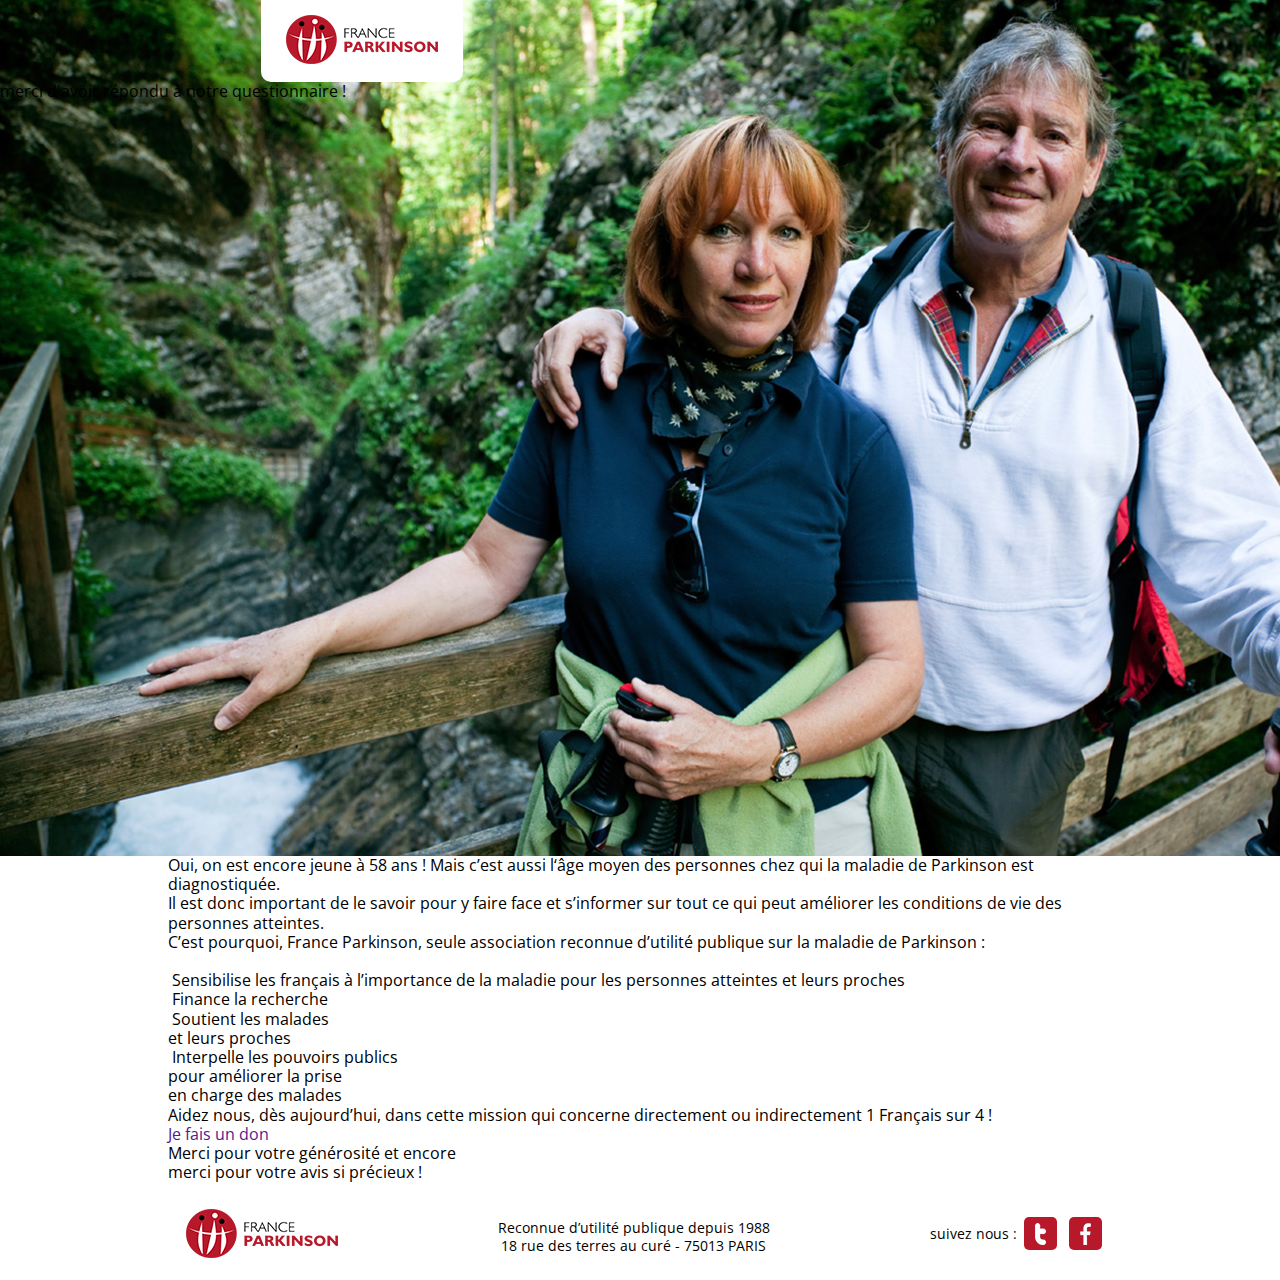
==== merci.html @ 0544d15b "Added files via upload" ====
<!DOCTYPE html>
<html lang="fr">
<!--[if lt IE 7 ]><html class="ie lt-ie7" lang="fr"><![endif]-->
<!--[if lt IE 8 ]><html class="ie lt-ie8" lang="fr"><![endif]-->
<!--[if lt IE 9 ]><html class="ie lt-ie9" lang="fr"><![endif]-->
<head>
    <meta charset="utf-8">
    <title>France Parkinson</title>
    <meta name="description" content="">
    <meta name="keywords" content="" />
	<meta name="viewport" content="width=device-width, initial-scale=1">
    <link href="css/style.css" type="text/css" rel="stylesheet" media="screen">
    <link href='https://fonts.googleapis.com/css?family=Open+Sans:400,700,600,300,800' rel='stylesheet' type='text/css'>
    <link href='https://fonts.googleapis.com/css?family=Titillium+Web:400,300,300italic,400italic,600,600italic,700italic,700,900,200,200italic' rel='stylesheet' type='text/css'>
    <!--[if lt IE 9]>
    	<script type="text/javascript" src="js/css3-mediaqueries.js"></script>
    <![endif]-->
</head>

<body>


<section id="main">
	<header id="header" class="page-center main-container">
		<p class="container-logo"><i class="logo-france-parkinson">France Parkinson</i></p>
	</header>
	<div class="box-thanks">
		<h1 class="title">
			<span>merci</span>
			d'avoir répondu à notre questionnaire !
		</h1>
	</div>
</section>

<section id="bottom" class="page-center main-container">
	<p class="txt default bold">
		Oui, on est encore jeune à 58 ans ! Mais c’est aussi l‘âge moyen des personnes chez qui la maladie de Parkinson est diagnostiquée.
	</p>
	<p class="txt default">
		Il est donc important de le savoir pour y faire face et s’informer sur tout ce qui peut améliorer les conditions de vie des personnes atteintes.
	</p>
	<p class="txt default">
		C’est pourquoi, France Parkinson, seule association reconnue d’utilité publique sur la maladie de Parkinson :
	</p>
 	<div class="box-association page-center">
		<div class="row">
			<p class="cell">
				<i class="picto-info"></i>
				<span class="title">Sensibilise</span>
				les français à l’importance de la maladie pour les personnes atteintes et leurs proches
			</p>
			<p class="cell">
				<i class="picto-euro"></i>
				<span class="title">Finance</span>
				la recherche
			</p>
		</div>
		<div class="row">
			<p class="cell">
				<i class="picto-heart"></i>
				<span class="title">Soutient</span>
				les malades<br />
				et leurs proches
			</p>
			<p class="cell">
				<i class="picto-stop"></i>
				<span class="title">Interpelle</span>
				les pouvoirs publics<br />
				pour améliorer la prise<br />
				en charge des malades
			</p>
		</div>
	</div>
	<p class="txt help">
		Aidez nous, dès aujourd’hui, dans cette mission qui concerne directement ou indirectement 1 Français sur 4 !
	</p>
	<a href="" class="bt-don">Je fais un don</a>
	<p class="txt thanks">
		Merci pour votre générosité et encore<br />
		merci pour votre avis si précieux !
	</p>
</section>	

<footer id="footer">
	<div class="page-center main-container">
		<p class="container-logo"><i class="logo-france-parkinson">France Parkinson</i></p>
		<p class="box-follow">
			<span class="txt">suivez nous :</span>
			<a href="" class="bt-share"><i class="picto-twitter"></i></a>
			<a href="" class="bt-share"><i class="picto-facebook"></i></a>
		</p>
		<p class="txt center">
			Reconnue d’utilité publique depuis 1988<br />
			18 rue des terres au curé - 75013 PARIS
		</p>
	</div>
</footer>


</body>
</html>
---- css/style.css ----
@charset "UTF-8";
/*---------------------------------------------------------------------------------------------------*/
/*-_-_-_-_-_-_- typography -_-_-_-_-_-_- */
/*---------------------------------------------------------------------------------------------------*/
/*---------------------------------------------------------------------------------------------------*/
/*-_-_-_-_-_-_- colors -_-_-_-_-_-_- */
/*---------------------------------------------------------------------------------------------------*/
/*---------------------------------------------------------------------------------------------------*/
/*-_-_-_-_-_-_- spaces and width-_-_-_-_-_-_- */
/*---------------------------------------------------------------------------------------------------*/
/*---------------------------------------------------------------------------------------------------*/
/*-_-_-_-_-_-_- media queries -_-_-_-_-_-_- */
/*---------------------------------------------------------------------------------------------------*/
/*---------------------------------------------------------------------------------------------------*/
/*-_-_-_-_-_-_- usefuls class -_-_-_-_-_-_- */
/*---------------------------------------------------------------------------------------------------*/
/*-------------------------------------------------------- */
/*-------------------------------------------------------- */
/*-------------------------------------------------------- */
/*-------------------------------------------------------- */
/*-------------------------------------------------------- */
/* exemple :
@include font02 (30, $MontserratRegFontFamily);
*/
/*---------------------------------------------------------------------------------------------------*/
/*-_-_-_-_-_-_- pictos (mixin ├á cause du probl├¿me avec extend ├á l'int├®rieur des media queries) -_-_-_-_-_-_- */
/*---------------------------------------------------------------------------------------------------*/
/*---------------------------------------------------------------------------------------------------*/
/*-_-_-_-_-_-_- boutons -_-_-_-_-_-_- */
/*---------------------------------------------------------------------------------------------------*/
/* exemple
@include btn-rounded(14px 10px, 5px, 14, $grayDark02);
*/
/*---------------------------------------------------------------------------------------------------*/
/*-_-_-_-_-_-_- triangle -_-_-_-_-_-_- */
/*---------------------------------------------------------------------------------------------------*/
/*---------------------------------------------------------------------------------------------------*/
/*-_-_-_-_-_-_- media queries -_-_-_-_-_-_- */
/*---------------------------------------------------------------------------------------------------*/
/* line 5, ../sass/base/_reset.scss */
html, body, div, span, applet, object, iframe,
h1, h2, h3, h4, h5, h6, p, blockquote, pre,
a, abbr, acronym, address, big, cite, code,
del, dfn, em, img, ins, kbd, q, s, samp,
small, strike, strong, sub, sup, tt, var,
b, u, i, center,
dl, dt, dd, ol, ul, li,
fieldset, form, label, legend,
table, caption, tbody, tfoot, thead, tr, th, td,
article, aside, canvas, details, embed,
figure, figcaption, footer, header, hgroup,
menu, nav, output, ruby, section, summary,
time, mark, audio, video {
  margin: 0;
  padding: 0;
  border: 0;
  font-size: 100%;
  font: inherit;
  vertical-align: baseline;
  -moz-box-sizing: border-box;
  -webkit-box-sizing: border-box;
  box-sizing: border-box;
}

/* line 26, ../sass/base/_reset.scss */
strong, b {
  font-weight: bold;
}

/* line 29, ../sass/base/_reset.scss */
a {
  text-decoration: none;
}

/* line 32, ../sass/base/_reset.scss */
ul, ol {
  list-style-type: none;
}

/* line 35, ../sass/base/_reset.scss */
table {
  border: 0;
  border-spacing: 0;
  empty-cells: show;
  border-collapse: 0;
}

/* line 41, ../sass/base/_reset.scss */
th, td {
  text-align: left;
  font-weight: normal;
}

/* line 45, ../sass/base/_reset.scss */
html {
  font-size: 100%;
  -webkit-text-size-adjust: 100%;
  -ms-text-size-adjust: 100%;
}

/* line 50, ../sass/base/_reset.scss */
body {
  font-size: 16px;
  line-height: 1;
  font-family: Arial, Verdana, Helvetica, sans-serif;
}

/* line 55, ../sass/base/_reset.scss */
html,
button,
input,
select,
textarea {
  font-family: sans-serif;
}

/* line 62, ../sass/base/_reset.scss */
article,
aside,
details,
figcaption,
figure,
footer,
header,
hgroup,
main,
nav,
section,
summary {
  display: block;
}

/* line 76, ../sass/base/_reset.scss */
h1, h2, h3, h4, h5 {
  font-weight: normal;
}

/* line 79, ../sass/base/_reset.scss */
img {
  max-width: 100%;
  height: auto;
}

/* line 83, ../sass/base/_reset.scss */
button,
input,
select,
textarea {
  font-size: 100%;
  border: 0;
  vertical-align: baseline;
  *vertical-align: middle;
}

/* line 92, ../sass/base/_reset.scss */
button,
input {
  line-height: normal;
}

/* line 96, ../sass/base/_reset.scss */
button,
select {
  text-transform: none;
}

/* line 100, ../sass/base/_reset.scss */
input[type="text"],
input[type="password"],
input[type="number"] {
  -webkit-appearance: textfield;
  -moz-appearance: textfield;
  border-radius: 0;
}

/* input[type="number"] {
     -webkit-appearance: textfield;
     -moz-appearance:textfield;
} */
/* line 111, ../sass/base/_reset.scss */
input::-webkit-outer-spin-button,
input::-webkit-inner-spin-button {
  -webkit-appearance: none;
  margin: 0;
  /* <-- Apparently some margin are still there even though it's hidden */
}

/* line 116, ../sass/base/_reset.scss */
button,
html input[type="button"],
input[type="reset"],
input[type="submit"] {
  -webkit-appearance: button;
  cursor: pointer;
  *overflow: visible;
}

/* line 124, ../sass/base/_reset.scss */
button[disabled],
html input[disabled] {
  cursor: default;
}

/* line 128, ../sass/base/_reset.scss */
input[type="checkbox"],
input[type="radio"] {
  -moz-box-sizing: border-box;
  -webkit-box-sizing: border-box;
  box-sizing: border-box;
  padding: 0;
  margin: 0;
  *height: 13px;
  *width: 13px;
}

/* line 138, ../sass/base/_reset.scss */
input[type="search"] {
  -webkit-appearance: textfield;
  -moz-appearance: textfield;
  -moz-box-sizing: content-box;
  -webkit-box-sizing: content-box;
  box-sizing: content-box;
}

/* line 145, ../sass/base/_reset.scss */
textarea {
  overflow: auto;
  vertical-align: top;
  resize: vertical;
}

/* line 150, ../sass/base/_reset.scss */
fieldset {
  border: 0;
  margin: 0;
  padding: 0;
}

/*---------------------------------------------------------------------------------------------------*/
/*-_-_-_-_-_-_- styles desktop  -_-_-_-_-_-_- */
/*---------------------------------------------------------------------------------------------------*/
@media screen and (desktop: 0) {
  /* line 163, ../sass/base/_reset.scss */
  a:hover {
    text-decoration: underline;
  }
}
/*---------------------------------------------------------------------------------------------------*/
/*-_-_-_-_-_-_- styles mobile -_-_-_-_-_-_- */
/*---------------------------------------------------------------------------------------------------*/
/*-_-_-_-_-_-_- classes utiles -_-_-_-_-_-_- */
/* line 6, ../sass/common/_general.scss */
.float-left {
  float: left;
}

/* line 7, ../sass/common/_general.scss */
.float-right {
  float: right;
}

/* line 8, ../sass/common/_general.scss */
.hidden {
  overflow: hidden;
  height: 0;
}

/* line 9, ../sass/common/_general.scss */
.text-center {
  text-align: center;
}

/* line 10, ../sass/common/_general.scss */
.text-underline {
  text-decoration: underline;
}
/* line 12, ../sass/common/_general.scss */
.text-underline:hover {
  text-decoration: none;
}

/* line 15, ../sass/common/_general.scss */
.bt-next:hover .arrow-white-01, #footer .box-follow .bt-share:hover i, #main .bt:hover, #form .bt-submit {
  -moz-transition: all 0.3s ease 0s;
  -o-transition: all 0.3s ease 0s;
  -webkit-transition: all 0.3s ease;
  -webkit-transition-delay: 0s;
  transition: all 0.3s ease 0s;
}

/* line 16, ../sass/common/_general.scss */
.logo-france-parkinson {
  text-indent: -9999px;
  overflow: hidden;
}

/* line 19, ../sass/common/_general.scss */
.page-center {
  margin: 0 auto;
  text-align: left;
  position: relative;
}
/* line 17, ../sass/helpers/_mixins.scss */
.page-center:before, .page-center:after {
  content: "";
  display: table;
}
/* line 22, ../sass/helpers/_mixins.scss */
.page-center:after {
  clear: both;
}
/* line 27, ../sass/helpers/_mixins.scss */
.page-center {
  zoom: 1;
}

/* line 21, ../sass/common/_general.scss */
.bt-next {
  width: 60px;
  height: 60px;
  line-height: 60px;
  display: block;
  margin: 0 auto;
  -moz-border-radius: 60px;
  -webkit-border-radius: 60px;
  border-radius: 60px;
  text-align: center;
  background: #b7182a;
}
/* line 23, ../sass/common/_general.scss */
.bt-next:hover .arrow-white-01 {
  -moz-transform: rotate(360deg);
  -ms-transform: rotate(360deg);
  -webkit-transform: rotate(360deg);
  transform: rotate(360deg);
}

/* line 30, ../sass/common/_general.scss */
.form-line:not(.error) .error-msg {
  display: none;
}
/* line 31, ../sass/common/_general.scss */
.form-line.error .error-msg {
  display: block;
  font-size: 12px;
  line-height: 14.4px;
  font-size: 0.75rem;
  line-height: 0.9rem;
  padding-top: 4px;
}

/* line 35, ../sass/common/_general.scss */
.default-select,
.form-select {
  display: inline-block;
  vertical-align: middle;
  *vertical-align: auto;
  *zoom: 1;
  *display: inline;
  position: relative;
  background: #fff;
}
/* line 38, ../sass/common/_general.scss */
.default-select::after,
.form-select::after {
  content: "";
  display: inline-block;
  top: 50%;
  right: 17px;
  bottom: auto;
  left: auto;
  z-index: 1;
  position: absolute;
  margin-top: -4px;
}
/* line 39, ../sass/common/_general.scss */
.default-select select,
.form-select select {
  -moz-appearance: none;
  -webkit-appearance: none;
  position: relative;
  z-index: 2;
  background: none;
  display: block;
  width: 100%;
}
/* line 41, ../sass/common/_general.scss */
.default-select select::-ms-expand,
.form-select select::-ms-expand {
  display: none;
}

/* line 44, ../sass/common/_general.scss */
.default-select {
  height: 40px;
  width: 232px;
  border: 1px solid #cccccc;
  -moz-border-radius: 10px;
  -webkit-border-radius: 10px;
  border-radius: 10px;
}
/* line 46, ../sass/common/_general.scss */
.default-select::after {
  width: 0;
  height: 0;
  border-left: 9px solid transparent;
  border-right: 9px solid transparent;
  border-bottom: 9px solid transparent;
  border-top: 9px solid #b7182a;
}
/* line 47, ../sass/common/_general.scss */
.default-select select {
  font-size: 16px;
  line-height: 40px;
  font-size: 1rem;
  line-height: 2.5rem;
  padding-left: 14px;
  height: 40px;
}

/* line 49, ../sass/common/_general.scss */
.form-select {
  height: 30px;
  width: 300px;
  -moz-border-radius: 5px;
  -webkit-border-radius: 5px;
  border-radius: 5px;
}
/* line 51, ../sass/common/_general.scss */
.form-select::after {
  width: 0;
  height: 0;
  border-left: 9px solid transparent;
  border-right: 9px solid transparent;
  border-bottom: 9px solid transparent;
  border-top: 9px solid #000;
}
/* line 52, ../sass/common/_general.scss */
.form-select select {
  border: 0;
  font-size: 16px;
  line-height: 30px;
  font-size: 1rem;
  line-height: 1.875rem;
  height: 30px;
  padding-left: 8px;
  color: #404040;
  font-family: "Open Sans", Arial, Verdana, Helvetica, sans-serif;
}

/* line 55, ../sass/common/_general.scss */
input[type="text"].input-txt,
input[type="email"].input-txt {
  font-size: 16px;
  line-height: 30px;
  font-size: 1rem;
  line-height: 1.875rem;
  height: 30px;
  width: 300px;
  border: 0;
  padding-left: 8px;
  color: #404040;
  font-family: "Open Sans", Arial, Verdana, Helvetica, sans-serif;
  -moz-border-radius: 5px;
  -webkit-border-radius: 5px;
  border-radius: 5px;
  padding-right: 8px;
  -moz-box-sizing: border-box;
  -webkit-box-sizing: border-box;
  box-sizing: border-box;
}

/*---------------------------------------------------------------------------------------------------*/
/*-_-_-_-_-_-_- styles desktop tous -_-_-_-_-_-_- */
/*---------------------------------------------------------------------------------------------------*/
@media screen and (min-width: 980px) {
  /* line 64, ../sass/common/_general.scss */
  .main-container {
    width: 945px;
  }
}
/* line 6, ../sass/common/_pictos.scss */
[class*="picto-"],
[class*="logo-"],
[class*="arrow-"] {
  display: inline-block;
  vertical-align: middle;
  *vertical-align: auto;
  *zoom: 1;
  *display: inline;
  background-repeat: no-repeat;
  background-position: 0 0;
}

/* arrows */
/* line 11, ../sass/common/_pictos.scss */
.arrow-white-01 {
  width: 40px;
  height: 22px;
  background-image: url(../images/arrow-white-01.png);
}

/* pictos */
/* line 14, ../sass/common/_pictos.scss */
.picto-facebook {
  width: 11px;
  height: 22px;
  background-image: url(../images/picto-facebook.png);
}

/* line 15, ../sass/common/_pictos.scss */
.picto-twitter {
  width: 11px;
  height: 22px;
  background-image: url(../images/picto-twitter.png);
}

/* logos */
/* line 18, ../sass/common/_pictos.scss */
.logo-france-parkinson {
  width: 152px;
  height: 49px;
  background-image: url(../images/logo-france-parkinson.png);
}

/* line 6, ../sass/layout/_header.scss */
#header .container-logo {
  margin-left: 93px;
  padding: 15px 25px 18px;
  background: #fff;
  display: inline-block;
  -moz-border-radius: 0 0 10px 10px;
  -webkit-border-radius: 0;
  border-radius: 0 0 10px 10px;
}

/* line 9, ../sass/layout/_header.scss */
.box-one-minute {
  top: 0;
  right: auto;
  bottom: auto;
  left: 0;
  z-index: auto;
  position: absolute;
  width: 100%;
  text-align: center;
  border-top: 10px solid #b7182a;
}
/* line 11, ../sass/layout/_header.scss */
.box-one-minute .txt {
  display: inline-block;
  padding: 15px 35px 28px 35px;
  background: #b7182a;
  color: #fff;
  font-size: 25px;
  font-size: 1.5625rem;
  font-family: "Titillium Web", Arial, Verdana, Helvetica, sans-serif;
  font-weight: 600;
  -moz-border-radius: 0 0 10px 10px;
  -webkit-border-radius: 0;
  border-radius: 0 0 10px 10px;
  position: relative;
}
/* line 13, ../sass/layout/_header.scss */
.box-one-minute .txt .black {
  color: #000;
  font-weight: 300;
}
/* line 14, ../sass/layout/_header.scss */
.box-one-minute .txt .corner-left,
.box-one-minute .txt .corner-right {
  z-index: 1;
  position: absolute;
  height: 50px;
  width: 50px;
  overflow: hidden;
  top: -10px;
}
/* line 17, ../sass/layout/_header.scss */
.box-one-minute .txt .corner-left:after,
.box-one-minute .txt .corner-right:after {
  content: '';
  z-index: 1;
  position: absolute;
  top: -20px;
  height: 40px;
  width: 40px;
  background: transparent;
  border: solid 30px #b7182a;
}
/* line 19, ../sass/layout/_header.scss */
.box-one-minute .txt .corner-left {
  left: -40px;
}
/* line 21, ../sass/layout/_header.scss */
.box-one-minute .txt .corner-left:after {
  right: -20px;
  -moz-border-radius: 0 50% 0 0;
  -webkit-border-radius: 0;
  border-radius: 0 50% 0 0;
}
/* line 23, ../sass/layout/_header.scss */
.box-one-minute .txt .corner-right {
  right: -40px;
}
/* line 25, ../sass/layout/_header.scss */
.box-one-minute .txt .corner-right:after {
  left: -20px;
  -moz-border-radius: 50% 0 0 0;
  -webkit-border-radius: 50%;
  border-radius: 50% 0 0 0;
}

/* line 6, ../sass/layout/_footer.scss */
#footer {
  background: #fff;
  padding: 27px 0 22px 0;
  text-align: center;
}
/* line 8, ../sass/layout/_footer.scss */
#footer .container-logo {
  float: left;
  margin-left: 18px;
  text-align: left;
}
/* line 9, ../sass/layout/_footer.scss */
#footer .txt {
  font-size: 14px;
  line-height: 18px;
  font-size: 0.875rem;
  line-height: 1.125rem;
}
/* line 11, ../sass/layout/_footer.scss */
#footer .txt.center {
  text-align: center;
  margin-top: 10px;
}
/* line 13, ../sass/layout/_footer.scss */
#footer .box-follow {
  float: right;
  margin-right: 3px;
  text-align: left;
  margin-top: 8px;
}
/* line 15, ../sass/layout/_footer.scss */
#footer .box-follow .txt {
  display: inline-block;
  vertical-align: middle;
  *vertical-align: auto;
  *zoom: 1;
  *display: inline;
  margin-right: 3px;
}
/* line 16, ../sass/layout/_footer.scss */
#footer .box-follow .bt-share {
  display: inline-block;
  vertical-align: middle;
  *vertical-align: auto;
  *zoom: 1;
  *display: inline;
  margin-right: 8px;
  width: 33px;
  height: 33px;
  line-height: 30px;
  -moz-border-radius: 5px;
  -webkit-border-radius: 5px;
  border-radius: 5px;
  text-align: center;
  background: #b7182a;
}
/* line 18, ../sass/layout/_footer.scss */
#footer .box-follow .bt-share:hover i {
  -moz-transform: rotate(360deg);
  -ms-transform: rotate(360deg);
  -webkit-transform: rotate(360deg);
  transform: rotate(360deg);
}

/* line 5, ../sass/modules/_main.scss */
#main {
  background: url(../images/bg-main.jpg) no-repeat center top;
  height: 856px;
  position: relative;
  overflow: hidden;
}
/* line 7, ../sass/modules/_main.scss */
#main .box-main {
  width: 370px;
  padding: 70px 0 58px 0;
  background: #b7182a;
  color: #fff;
  text-align: center;
  -moz-border-radius: 10px;
  -webkit-border-radius: 10px;
  border-radius: 10px;
  top: auto;
  right: auto;
  bottom: 115px;
  left: 50%;
  z-index: auto;
  position: absolute;
  margin-left: -185px;
}
/* line 9, ../sass/modules/_main.scss */
#main .box-main .title {
  font-family: "Titillium Web", Arial, Verdana, Helvetica, sans-serif;
  text-transform: uppercase;
  margin-bottom: 45px;
}
/* line 11, ../sass/modules/_main.scss */
#main .box-main .title span {
  display: block;
}
/* line 12, ../sass/modules/_main.scss */
#main .box-main .title span:first-child {
  font-size: 21px;
  line-height: 16px;
  font-size: 1.3125rem;
  line-height: 1rem;
}
/* line 13, ../sass/modules/_main.scss */
#main .box-main .title span:first-child + span {
  font-size: 36px;
  line-height: 43.2px;
  font-size: 2.25rem;
  line-height: 2.7rem;
  font-weight: 300;
  font-style: italic;
}
/* line 14, ../sass/modules/_main.scss */
#main .box-main .title span:first-child + span + span {
  font-size: 63px;
  line-height: 53px;
  font-size: 3.9375rem;
  line-height: 3.3125rem;
  font-weight: 900;
}
/* line 17, ../sass/modules/_main.scss */
#main .bt {
  width: 116px;
  height: 38px;
  display: block;
  margin: 0 auto;
  border: 1px solid #fff;
  -moz-border-radius: 38px;
  -webkit-border-radius: 38px;
  border-radius: 38px;
  text-align: center;
  color: #fff;
  font-size: 14px;
  line-height: 38px;
  font-size: 0.875rem;
  line-height: 2.375rem;
  font-weight: 800;
  text-transform: uppercase;
  background: #b7182a;
}
/* line 19, ../sass/modules/_main.scss */
#main .bt:hover {
  color: #b7182a;
  background: #fff;
}
/* line 20, ../sass/modules/_main.scss */
#main .bt + .bt {
  margin-top: 12px;
}

/*---------------------------------------------------------------------------------------------------*/
/*-_-_-_-_-_-_- styles desktop tous et tablette - deskblet -_-_-_-_-_-_- */
/*---------------------------------------------------------------------------------------------------*/
/*---------------------------------------------------------------------------------------------------*/
/*-_-_-_-_-_-_- styles desktop tous -_-_-_-_-_-_- */
/*---------------------------------------------------------------------------------------------------*/
/*---------------------------------------------------------------------------------------------------*/
/*-_-_-_-_-_-_- styles desktop large-_-_-_-_-_-_- */
/*---------------------------------------------------------------------------------------------------*/
/*---------------------------------------------------------------------------------------------------*/
/*-_-_-_-_-_-_- styles desktop petit et tablette -_-_-_-_-_-_- */
/*---------------------------------------------------------------------------------------------------*/
/*---------------------------------------------------------------------------------------------------*/
/*-_-_-_-_-_-_- styles desktop petit -_-_-_-_-_-_- */
/*---------------------------------------------------------------------------------------------------*/
/*---------------------------------------------------------------------------------------------------*/
/*-_-_-_-_-_-_- styles tablette -_-_-_-_-_-_- */
/*---------------------------------------------------------------------------------------------------*/
/*---------------------------------------------------------------------------------------------------*/
/*-_-_-_-_-_-_- styles tablette et mobile - tabile -_-_-_-_-_-_- */
/*---------------------------------------------------------------------------------------------------*/
/*---------------------------------------------------------------------------------------------------*/
/*-_-_-_-_-_-_- styles mobile -_-_-_-_-_-_- */
/*---------------------------------------------------------------------------------------------------*/
/* line 5, ../sass/modules/_intro.scss */
#intro {
  text-align: center;
  padding-bottom: 94px;
  background: #fff;
  position: relative;
  overflow: hidden;
}
/* line 7, ../sass/modules/_intro.scss */
#intro .title {
  margin-bottom: 25px;
  margin-top: 120px;
  font-family: "Titillium Web", Arial, Verdana, Helvetica, sans-serif;
  text-transform: uppercase;
  font-size: 40px;
  font-size: 2.5rem;
  color: #b7182a;
}
/* line 9, ../sass/modules/_intro.scss */
#intro .title span {
  font-weight: 900;
  font-size: 100px;
  line-height: 60px;
  font-size: 6.25rem;
  line-height: 3.75rem;
}
/* line 11, ../sass/modules/_intro.scss */
#intro .subtitle {
  font-family: "Titillium Web", Arial, Verdana, Helvetica, sans-serif;
  font-weight: 700;
  text-transform: uppercase;
  font-size: 22px;
  line-height: 26px;
  font-size: 1.375rem;
  line-height: 1.625rem;
  margin-bottom: 35px;
}
/* line 13, ../sass/modules/_intro.scss */
#intro .subtitle span {
  display: block;
}
/* line 15, ../sass/modules/_intro.scss */
#intro .txt {
  font-size: 18px;
  line-height: 22px;
  font-size: 1.125rem;
  line-height: 1.375rem;
  margin-bottom: 30px;
}
/* line 17, ../sass/modules/_intro.scss */
#intro .txt span {
  display: block;
}
/* line 19, ../sass/modules/_intro.scss */
#intro .container-select {
  margin-bottom: 60px;
}
/* line 21, ../sass/modules/_intro.scss */
#intro .container-select .default-select {
  margin: 0 9px;
}

/*---------------------------------------------------------------------------------------------------*/
/*-_-_-_-_-_-_- styles desktop tous et tablette - deskblet -_-_-_-_-_-_- */
/*---------------------------------------------------------------------------------------------------*/
/*---------------------------------------------------------------------------------------------------*/
/*-_-_-_-_-_-_- styles desktop tous -_-_-_-_-_-_- */
/*---------------------------------------------------------------------------------------------------*/
/*---------------------------------------------------------------------------------------------------*/
/*-_-_-_-_-_-_- styles desktop large-_-_-_-_-_-_- */
/*---------------------------------------------------------------------------------------------------*/
/*---------------------------------------------------------------------------------------------------*/
/*-_-_-_-_-_-_- styles desktop petit et tablette -_-_-_-_-_-_- */
/*---------------------------------------------------------------------------------------------------*/
/*---------------------------------------------------------------------------------------------------*/
/*-_-_-_-_-_-_- styles desktop petit -_-_-_-_-_-_- */
/*---------------------------------------------------------------------------------------------------*/
/*---------------------------------------------------------------------------------------------------*/
/*-_-_-_-_-_-_- styles tablette -_-_-_-_-_-_- */
/*---------------------------------------------------------------------------------------------------*/
/*---------------------------------------------------------------------------------------------------*/
/*-_-_-_-_-_-_- styles tablette et mobile - tabile -_-_-_-_-_-_- */
/*---------------------------------------------------------------------------------------------------*/
/*---------------------------------------------------------------------------------------------------*/
/*-_-_-_-_-_-_- styles mobile -_-_-_-_-_-_- */
/*---------------------------------------------------------------------------------------------------*/
/* line 5, ../sass/modules/_question.scss */
.question {
  position: relative;
  overflow: hidden;
}
/* line 7, ../sass/modules/_question.scss */
.question .box-question {
  width: 455px;
  padding-bottom: 55px;
  padding-top: 50px;
  margin: 0 auto;
  background: #fff;
  color: #000;
  -moz-border-radius: 10px;
  -webkit-border-radius: 10px;
  border-radius: 10px;
  margin-top: 220px;
}
/* line 9, ../sass/modules/_question.scss */
.question .box-question .number {
  color: #b7182a;
  font-family: "Titillium Web", Arial, Verdana, Helvetica, sans-serif;
  font-weight: 300;
  font-size: 25px;
  font-size: 1.5625rem;
  margin-bottom: 52px;
  text-align: center;
}
/* line 11, ../sass/modules/_question.scss */
.question .box-question .number span {
  font-weight: 700;
}
/* line 13, ../sass/modules/_question.scss */
.question .box-question .title {
  font-weight: 600;
  font-size: 20px;
  line-height: 24px;
  font-size: 1.25rem;
  line-height: 1.5rem;
  margin-bottom: 30px;
  text-align: center;
}
/* line 15, ../sass/modules/_question.scss */
.question .box-question .title + .form-line {
  margin-top: 0;
}
/* line 18, ../sass/modules/_question.scss */
.question .form-line {
  margin-top: 20px;
  margin-left: 52px;
}
/* line 20, ../sass/modules/_question.scss */
.question .form-line input[type="radio"] {
  float: left;
  display: block;
  margin-top: 3px;
}
/* line 21, ../sass/modules/_question.scss */
.question .form-line label {
  margin-left: 28px;
  display: block;
}
/* line 23, ../sass/modules/_question.scss */
.question .bt-next {
  margin-top: 34px;
}
/* line 25, ../sass/modules/_question.scss */
.question#question-01 {
  background: url(../images/bg-question-01.jpg) no-repeat center top;
  height: 867px;
}
/* line 27, ../sass/modules/_question.scss */
.question#question-01 .box-question .title {
  padding: 0 90px;
}
/* line 28, ../sass/modules/_question.scss */
.question#question-01 .form-line {
  margin-right: 52px;
}
/* line 30, ../sass/modules/_question.scss */
.question#question-02 {
  background: url(../images/bg-question-02.jpg) no-repeat center top;
  height: 877px;
}
/* line 32, ../sass/modules/_question.scss */
.question#question-02 .box-question .title {
  padding: 0 90px;
}
/* line 33, ../sass/modules/_question.scss */
.question#question-02 .form-line {
  margin-right: 92px;
}
/* line 35, ../sass/modules/_question.scss */
.question#question-03 {
  background: url(../images/bg-question-03.jpg) no-repeat center top;
  height: 870px;
}
/* line 37, ../sass/modules/_question.scss */
.question#question-03 .box-question .title {
  padding: 0 50px;
}
/* line 39, ../sass/modules/_question.scss */
.question#question-04 {
  background: url(../images/bg-question-04.jpg) no-repeat center top;
  height: 878px;
}
/* line 41, ../sass/modules/_question.scss */
.question#question-04 .box-question .title {
  padding: 0 40px;
}
/* line 42, ../sass/modules/_question.scss */
.question#question-04 .form-line {
  margin-right: 130px;
}
/* line 44, ../sass/modules/_question.scss */
.question#question-05 {
  background: url(../images/bg-question-05.jpg) no-repeat center top;
  height: 905px;
}
/* line 46, ../sass/modules/_question.scss */
.question#question-05 .box-question .title {
  padding: 0 90px;
}

/*---------------------------------------------------------------------------------------------------*/
/*-_-_-_-_-_-_- styles desktop tous et tablette - deskblet -_-_-_-_-_-_- */
/*---------------------------------------------------------------------------------------------------*/
/*---------------------------------------------------------------------------------------------------*/
/*-_-_-_-_-_-_- styles desktop tous -_-_-_-_-_-_- */
/*---------------------------------------------------------------------------------------------------*/
/*---------------------------------------------------------------------------------------------------*/
/*-_-_-_-_-_-_- styles desktop large-_-_-_-_-_-_- */
/*---------------------------------------------------------------------------------------------------*/
/*---------------------------------------------------------------------------------------------------*/
/*-_-_-_-_-_-_- styles desktop petit et tablette -_-_-_-_-_-_- */
/*---------------------------------------------------------------------------------------------------*/
/*---------------------------------------------------------------------------------------------------*/
/*-_-_-_-_-_-_- styles desktop petit -_-_-_-_-_-_- */
/*---------------------------------------------------------------------------------------------------*/
/*---------------------------------------------------------------------------------------------------*/
/*-_-_-_-_-_-_- styles tablette -_-_-_-_-_-_- */
/*---------------------------------------------------------------------------------------------------*/
/*---------------------------------------------------------------------------------------------------*/
/*-_-_-_-_-_-_- styles tablette et mobile - tabile -_-_-_-_-_-_- */
/*---------------------------------------------------------------------------------------------------*/
/*---------------------------------------------------------------------------------------------------*/
/*-_-_-_-_-_-_- styles mobile -_-_-_-_-_-_- */
/*---------------------------------------------------------------------------------------------------*/
/* line 5, ../sass/modules/_form.scss */
#form {
  background: url(../images/bg-form.jpg) no-repeat center top;
  height: 922px;
  position: relative;
  overflow: hidden;
}
/* line 7, ../sass/modules/_form.scss */
#form .box-form {
  width: 455px;
  padding: 45px 0 50px 0;
  background: #b7182a;
  color: #fff;
  text-align: center;
  -moz-border-radius: 10px;
  -webkit-border-radius: 10px;
  border-radius: 10px;
  margin-top: 225px;
}
/* line 9, ../sass/modules/_form.scss */
#form .box-form .txt {
  font-size: 20px;
  line-height: 24px;
  font-size: 1.25rem;
  line-height: 1.5rem;
  margin-bottom: 22px;
}
/* line 10, ../sass/modules/_form.scss */
#form .box-form .form-line {
  margin-bottom: 14px;
}
/* line 12, ../sass/modules/_form.scss */
#form .bt-submit {
  width: 178px;
  height: 46px;
  display: block;
  margin: 0 auto;
  border: 0;
  -moz-border-radius: 46px;
  -webkit-border-radius: 46px;
  border-radius: 46px;
  text-align: center;
  color: #fff;
  font-size: 18px;
  line-height: 46px;
  font-size: 1.125rem;
  line-height: 2.875rem;
  font-weight: 600;
  text-transform: uppercase;
  background: #000;
  font-family: "Open Sans", Arial, Verdana, Helvetica, sans-serif;
  margin-bottom: 30px;
}
/* line 14, ../sass/modules/_form.scss */
#form .bt-submit:hover {
  color: #000;
  background: #fff;
}
/* line 16, ../sass/modules/_form.scss */
#form .mentions {
  color: #fff;
  font-size: 12px;
  line-height: 15px;
  font-size: 0.75rem;
  line-height: 0.9375rem;
  padding: 0 90px;
}

/*---------------------------------------------------------------------------------------------------*/
/*-_-_-_-_-_-_- styles desktop tous et tablette - deskblet -_-_-_-_-_-_- */
/*---------------------------------------------------------------------------------------------------*/
/*---------------------------------------------------------------------------------------------------*/
/*-_-_-_-_-_-_- styles desktop tous -_-_-_-_-_-_- */
/*---------------------------------------------------------------------------------------------------*/
/*---------------------------------------------------------------------------------------------------*/
/*-_-_-_-_-_-_- styles desktop large-_-_-_-_-_-_- */
/*---------------------------------------------------------------------------------------------------*/
/*---------------------------------------------------------------------------------------------------*/
/*-_-_-_-_-_-_- styles desktop petit et tablette -_-_-_-_-_-_- */
/*---------------------------------------------------------------------------------------------------*/
/*---------------------------------------------------------------------------------------------------*/
/*-_-_-_-_-_-_- styles desktop petit -_-_-_-_-_-_- */
/*---------------------------------------------------------------------------------------------------*/
/*---------------------------------------------------------------------------------------------------*/
/*-_-_-_-_-_-_- styles tablette -_-_-_-_-_-_- */
/*---------------------------------------------------------------------------------------------------*/
/*---------------------------------------------------------------------------------------------------*/
/*-_-_-_-_-_-_- styles tablette et mobile - tabile -_-_-_-_-_-_- */
/*---------------------------------------------------------------------------------------------------*/
/*---------------------------------------------------------------------------------------------------*/
/*-_-_-_-_-_-_- styles mobile -_-_-_-_-_-_- */
/*---------------------------------------------------------------------------------------------------*/
/* line 7, ../sass/style.scss */
body {
  font-family: "Open Sans", Arial, Verdana, Helvetica, sans-serif;
  font-size: 16px;
  line-height: 19.2px;
  font-size: 1rem;
  line-height: 1.2rem;
  color: #000;
}

/*---------------------------------------------------------------------------------------------------*/
/*-_-_-_-_-_-_- styles desktop tous et tablette - deskblet -_-_-_-_-_-_- */
/*---------------------------------------------------------------------------------------------------*/
/*---------------------------------------------------------------------------------------------------*/
/*-_-_-_-_-_-_- styles desktop tous -_-_-_-_-_-_- */
/*---------------------------------------------------------------------------------------------------*/
/*---------------------------------------------------------------------------------------------------*/
/*-_-_-_-_-_-_- styles desktop large-_-_-_-_-_-_- */
/*---------------------------------------------------------------------------------------------------*/
/*---------------------------------------------------------------------------------------------------*/
/*-_-_-_-_-_-_- styles desktop petit et tablette -_-_-_-_-_-_- */
/*---------------------------------------------------------------------------------------------------*/
/*---------------------------------------------------------------------------------------------------*/
/*-_-_-_-_-_-_- styles desktop petit -_-_-_-_-_-_- */
/*---------------------------------------------------------------------------------------------------*/
/*---------------------------------------------------------------------------------------------------*/
/*-_-_-_-_-_-_- styles tablette -_-_-_-_-_-_- */
/*---------------------------------------------------------------------------------------------------*/
/*---------------------------------------------------------------------------------------------------*/
/*-_-_-_-_-_-_- styles tablette et mobile - tabile -_-_-_-_-_-_- */
/*---------------------------------------------------------------------------------------------------*/
/*---------------------------------------------------------------------------------------------------*/
/*-_-_-_-_-_-_- styles mobile -_-_-_-_-_-_- */
/*---------------------------------------------------------------------------------------------------*/
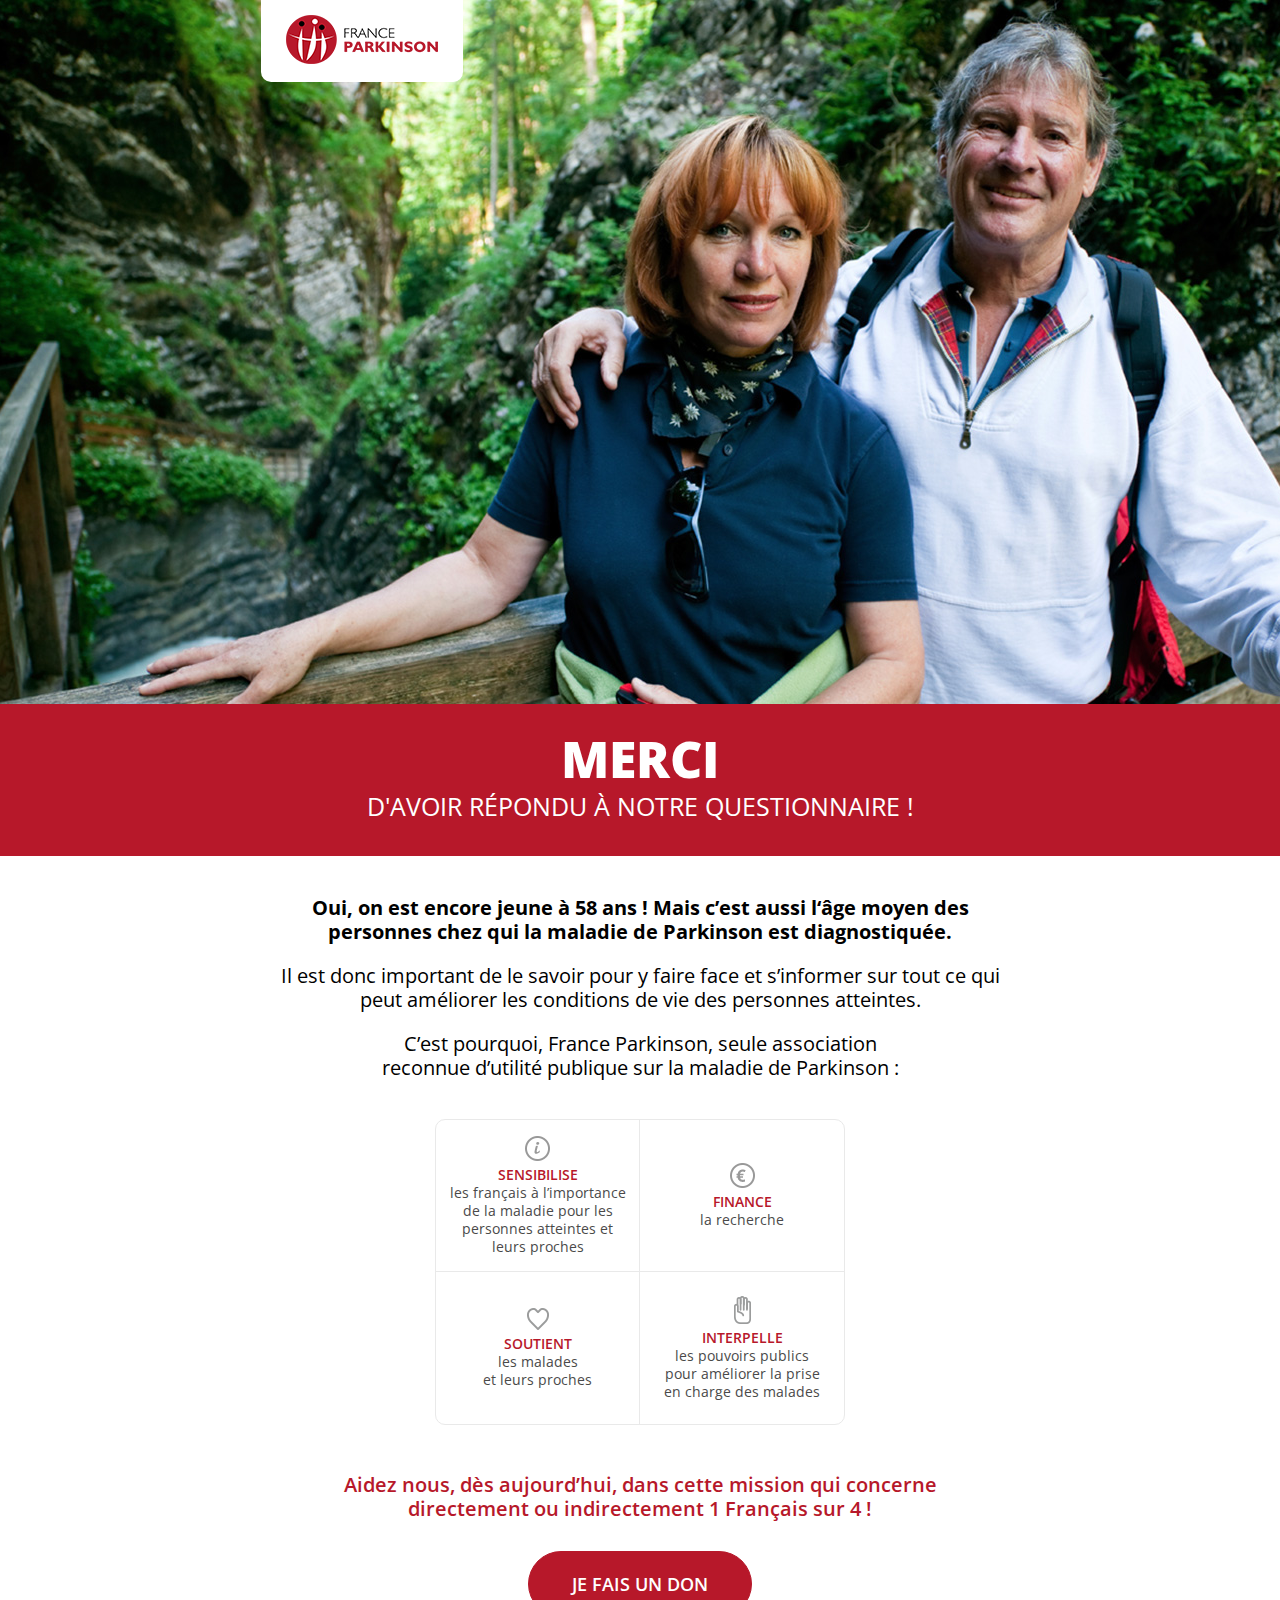
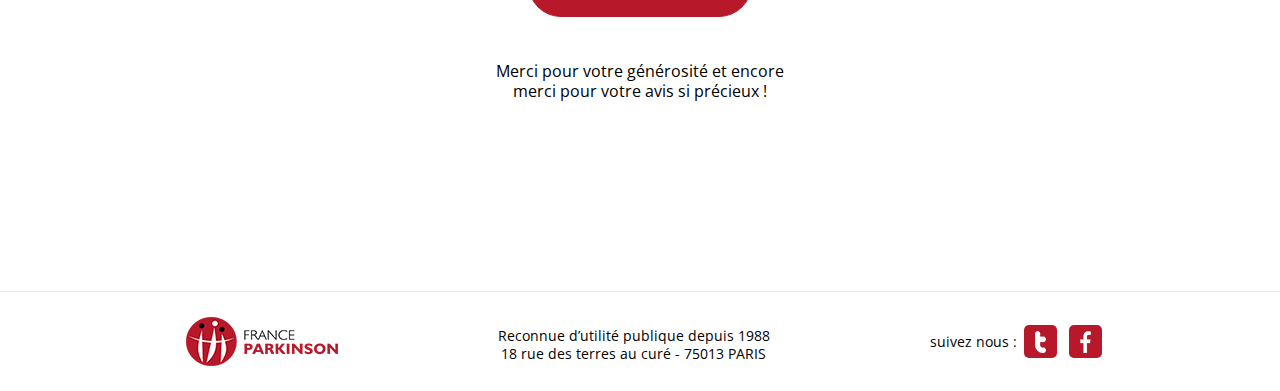
==== commit e526cc81: "Added files via upload" ====
--- a/merci.html
+++ b/merci.html
@@ -20,9 +20,9 @@
 <body>
 
 
-<section id="main">
+<section id="main" class="page-thanks">
 	<header id="header" class="page-center main-container">
-		<p class="container-logo"><i class="logo-france-parkinson">France Parkinson</i></p>
+		<p class="container-logo"><a href="http://www.franceparkinson.fr/" target="_blank"><i class="logo-france-parkinson">France Parkinson</i></a></p>
 	</header>
 	<div class="box-thanks">
 		<h1 class="title">
@@ -44,37 +44,37 @@
 	</p>
  	<div class="box-association page-center">
 		<div class="row">
-			<p class="cell">
+			<a href="http://www.franceparkinson.fr/docs/sensibiliser-l--opinion.php?p=92&id=123" target="_blank" class="cell">
 				<i class="picto-info"></i>
 				<span class="title">Sensibilise</span>
 				les français à l’importance de la maladie pour les personnes atteintes et leurs proches
-			</p>
-			<p class="cell">
+			</a>
+			<a href="http://www.franceparkinson.fr/docs/soutenir-la-recherche.php?p=92&id=124" target="_blank" class="cell">
 				<i class="picto-euro"></i>
 				<span class="title">Finance</span>
 				la recherche
-			</p>
+			</a>
 		</div>
 		<div class="row">
-			<p class="cell">
+			<a href="http://www.franceparkinson.fr/docs/soutien-et-accueil-des-malades.php?p=92&id=121" target="_blank" class="cell">
 				<i class="picto-heart"></i>
 				<span class="title">Soutient</span>
 				les malades<br />
 				et leurs proches
-			</p>
-			<p class="cell">
+			</a>
+			<a href="http://www.franceparkinson.fr/docs/informer-sur-la-maladie.php?p=92&id=122" target="_blank" class="cell">
 				<i class="picto-stop"></i>
 				<span class="title">Interpelle</span>
 				les pouvoirs publics<br />
 				pour améliorer la prise<br />
 				en charge des malades
-			</p>
+			</a>
 		</div>
 	</div>
 	<p class="txt help">
 		Aidez nous, dès aujourd’hui, dans cette mission qui concerne directement ou indirectement 1 Français sur 4 !
 	</p>
-	<a href="" class="bt-don">Je fais un don</a>
+	<a href="http://www.franceparkinson.fr/docs/faire-un-don.php" target="_blank" class="bt-don">Je fais un don</a>
 	<p class="txt thanks">
 		Merci pour votre générosité et encore<br />
 		merci pour votre avis si précieux !
@@ -83,11 +83,11 @@
 
 <footer id="footer">
 	<div class="page-center main-container">
-		<p class="container-logo"><i class="logo-france-parkinson">France Parkinson</i></p>
+		<p class="container-logo"><a href="http://www.franceparkinson.fr/" target="_blank"><i class="logo-france-parkinson">France Parkinson</i></a></p>
 		<p class="box-follow">
 			<span class="txt">suivez nous :</span>
-			<a href="" class="bt-share"><i class="picto-twitter"></i></a>
-			<a href="" class="bt-share"><i class="picto-facebook"></i></a>
+			<a href="https://twitter.com/franceparkinson" target="_blank" class="bt-share"><i class="picto-twitter"></i></a>
+			<a href="https://www.facebook.com/chaquepasestuneconquete" target="_blank" class="bt-share"><i class="picto-facebook"></i></a>
 		</p>
 		<p class="txt center">
 			Reconnue d’utilité publique depuis 1988<br />
@@ -96,6 +96,16 @@
 	</div>
 </footer>
 
+<script>
+  (function(i,s,o,g,r,a,m){i['GoogleAnalyticsObject']=r;i[r]=i[r]||function(){
+  (i[r].q=i[r].q||[]).push(arguments)},i[r].l=1*new Date();a=s.createElement(o),
+  m=s.getElementsByTagName(o)[0];a.async=1;a.src=g;m.parentNode.insertBefore(a,m)
+  })(window,document,'script','//www.google-analytics.com/analytics.js','ga');
+ 
+  ga('create', 'UA-9989608-1', 'auto');
+  ga('send', 'pageview');
+ 
+</script>
 
 </body>
 </html>--- a/css/style.css
+++ b/css/style.css
@@ -23,7 +23,7 @@
 @include font02 (30, $MontserratRegFontFamily);
 */
 /*---------------------------------------------------------------------------------------------------*/
-/*-_-_-_-_-_-_- pictos (mixin ├á cause du probl├¿me avec extend ├á l'int├®rieur des media queries) -_-_-_-_-_-_- */
+/*-_-_-_-_-_-_- pictos (mixin à cause du problème avec extend à l'intérieur des media queries) -_-_-_-_-_-_- */
 /*---------------------------------------------------------------------------------------------------*/
 /*---------------------------------------------------------------------------------------------------*/
 /*-_-_-_-_-_-_- boutons -_-_-_-_-_-_- */
@@ -271,16 +271,21 @@
 }
 
 /* line 10, ../sass/common/_general.scss */
+.bold {
+  font-weight: bold;
+}
+
+/* line 11, ../sass/common/_general.scss */
 .text-underline {
   text-decoration: underline;
 }
-/* line 12, ../sass/common/_general.scss */
+/* line 13, ../sass/common/_general.scss */
 .text-underline:hover {
   text-decoration: none;
 }
 
-/* line 15, ../sass/common/_general.scss */
-.bt-next:hover .arrow-white-01, #footer .box-follow .bt-share:hover i, #main .bt:hover, #form .bt-submit {
+/* line 16, ../sass/common/_general.scss */
+.bt-next:hover .arrow-white-01, #footer .box-follow .bt-share:hover i, #main .bt:hover, #main input[name='jeune']:checked + label, #form .bt-submit, #bottom .bt-don:hover {
   -moz-transition: all 0.3s ease 0s;
   -o-transition: all 0.3s ease 0s;
   -webkit-transition: all 0.3s ease;
@@ -288,13 +293,13 @@
   transition: all 0.3s ease 0s;
 }
 
-/* line 16, ../sass/common/_general.scss */
+/* line 17, ../sass/common/_general.scss */
 .logo-france-parkinson {
   text-indent: -9999px;
   overflow: hidden;
 }
 
-/* line 19, ../sass/common/_general.scss */
+/* line 20, ../sass/common/_general.scss */
 .page-center {
   margin: 0 auto;
   text-align: left;
@@ -314,7 +319,7 @@
   zoom: 1;
 }
 
-/* line 21, ../sass/common/_general.scss */
+/* line 22, ../sass/common/_general.scss */
 .bt-next {
   width: 60px;
   height: 60px;
@@ -327,7 +332,7 @@
   text-align: center;
   background: #b7182a;
 }
-/* line 23, ../sass/common/_general.scss */
+/* line 24, ../sass/common/_general.scss */
 .bt-next:hover .arrow-white-01 {
   -moz-transform: rotate(360deg);
   -ms-transform: rotate(360deg);
@@ -335,11 +340,11 @@
   transform: rotate(360deg);
 }
 
-/* line 30, ../sass/common/_general.scss */
+/* line 31, ../sass/common/_general.scss */
 .form-line:not(.error) .error-msg {
   display: none;
 }
-/* line 31, ../sass/common/_general.scss */
+/* line 32, ../sass/common/_general.scss */
 .form-line.error .error-msg {
   display: block;
   font-size: 12px;
@@ -349,7 +354,18 @@
   padding-top: 4px;
 }
 
-/* line 35, ../sass/common/_general.scss */
+/* line 36, ../sass/common/_general.scss */
+.box-main:not(.error) .error-msg {
+  display: none;
+}
+
+/* line 39, ../sass/common/_general.scss */
+.error select,
+.error input {
+  box-shadow: 0px 0px 2px 2px rgba(255, 0, 0, 0.5);
+}
+
+/* line 44, ../sass/common/_general.scss */
 .default-select,
 .form-select {
   display: inline-block;
@@ -360,7 +376,7 @@
   position: relative;
   background: #fff;
 }
-/* line 38, ../sass/common/_general.scss */
+/* line 47, ../sass/common/_general.scss */
 .default-select::after,
 .form-select::after {
   content: "";
@@ -373,7 +389,7 @@
   position: absolute;
   margin-top: -4px;
 }
-/* line 39, ../sass/common/_general.scss */
+/* line 48, ../sass/common/_general.scss */
 .default-select select,
 .form-select select {
   -moz-appearance: none;
@@ -384,13 +400,13 @@
   display: block;
   width: 100%;
 }
-/* line 41, ../sass/common/_general.scss */
+/* line 50, ../sass/common/_general.scss */
 .default-select select::-ms-expand,
 .form-select select::-ms-expand {
   display: none;
 }
 
-/* line 44, ../sass/common/_general.scss */
+/* line 53, ../sass/common/_general.scss */
 .default-select {
   height: 40px;
   width: 232px;
@@ -399,7 +415,7 @@
   -webkit-border-radius: 10px;
   border-radius: 10px;
 }
-/* line 46, ../sass/common/_general.scss */
+/* line 55, ../sass/common/_general.scss */
 .default-select::after {
   width: 0;
   height: 0;
@@ -408,7 +424,7 @@
   border-bottom: 9px solid transparent;
   border-top: 9px solid #b7182a;
 }
-/* line 47, ../sass/common/_general.scss */
+/* line 56, ../sass/common/_general.scss */
 .default-select select {
   font-size: 16px;
   line-height: 40px;
@@ -418,15 +434,17 @@
   height: 40px;
 }
 
-/* line 49, ../sass/common/_general.scss */
+/* line 58, ../sass/common/_general.scss */
 .form-select {
   height: 30px;
-  width: 300px;
+  max-width: 300px;
   -moz-border-radius: 5px;
   -webkit-border-radius: 5px;
   border-radius: 5px;
-}
-/* line 51, ../sass/common/_general.scss */
+  display: inline-block;
+  width: 100%;
+}
+/* line 60, ../sass/common/_general.scss */
 .form-select::after {
   width: 0;
   height: 0;
@@ -435,7 +453,7 @@
   border-bottom: 9px solid transparent;
   border-top: 9px solid #000;
 }
-/* line 52, ../sass/common/_general.scss */
+/* line 61, ../sass/common/_general.scss */
 .form-select select {
   border: 0;
   font-size: 16px;
@@ -448,7 +466,7 @@
   font-family: "Open Sans", Arial, Verdana, Helvetica, sans-serif;
 }
 
-/* line 55, ../sass/common/_general.scss */
+/* line 64, ../sass/common/_general.scss */
 input[type="text"].input-txt,
 input[type="email"].input-txt {
   font-size: 16px;
@@ -456,7 +474,8 @@
   font-size: 1rem;
   line-height: 1.875rem;
   height: 30px;
-  width: 300px;
+  width: 100%;
+  max-width: 300px;
   border: 0;
   padding-left: 8px;
   color: #404040;
@@ -470,11 +489,89 @@
   box-sizing: border-box;
 }
 
+/* line 67, ../sass/common/_general.scss */
+input[type="radio"] {
+  height: 16px;
+  width: 16px;
+  border: 6px solid red;
+}
+
+/* Cachons la case à cocher */
+/* line 73, ../sass/common/_general.scss */
+[type="checkbox"]:not(:checked),
+[type="checkbox"]:checked {
+  position: absolute;
+  left: -9999px;
+}
+
+/* on prépare le label */
+/* line 80, ../sass/common/_general.scss */
+[type="checkbox"]:not(:checked) + label,
+[type="checkbox"]:checked + label {
+  position: relative;
+  /* permet de positionner les pseudo-éléments */
+  padding-left: 25px;
+  /* fait un peu d'espace pour notre case à venir */
+  cursor: pointer;
+  /* affiche un curseur adapté */
+}
+
+/* Aspect des checkboxes */
+/* :before sert à créer la case à cocher */
+/* line 88, ../sass/common/_general.scss */
+[type="checkbox"]:not(:checked) + label:before,
+[type="checkbox"]:checked + label:before {
+  content: '';
+  position: absolute;
+  left: 0;
+  top: 2px;
+  width: 17px;
+  height: 17px;
+  /* dim. de la case */
+  border: 1px solid #aaa;
+  background: #f8f8f8;
+  border-radius: 3px;
+  /* angles arrondis */
+  box-shadow: inset 0 1px 3px rgba(0, 0, 0, 0.3);
+}
+
+/* Aspect général de la coche */
+/* line 101, ../sass/common/_general.scss */
+[type="checkbox"]:not(:checked) + label:after,
+[type="checkbox"]:checked + label:after {
+  content: '✔';
+  position: absolute;
+  top: 0;
+  left: 4px;
+  font-size: 14px;
+  color: #09ad7e;
+  transition: all .2s;
+  /* on prévoit une animation */
+}
+
+/* Aspect si "pas cochée" */
+/* line 111, ../sass/common/_general.scss */
+[type="checkbox"]:not(:checked) + label:after {
+  opacity: 0;
+  /* coche invisible */
+  transform: scale(0);
+  /* mise à l'échelle à 0 */
+}
+
+/* Aspect si "cochée" */
+/* line 116, ../sass/common/_general.scss */
+[type="checkbox"]:checked + label:after {
+  opacity: 1;
+  /* coche opaque */
+  transform: scale(1);
+  /* mise à l'échelle 1:1 */
+}
+
 /*---------------------------------------------------------------------------------------------------*/
 /*-_-_-_-_-_-_- styles desktop tous -_-_-_-_-_-_- */
 /*---------------------------------------------------------------------------------------------------*/
 @media screen and (min-width: 980px) {
-  /* line 64, ../sass/common/_general.scss */
+  /* line 126, ../sass/common/_general.scss */
   .main-container {
     width: 945px;
   }
@@ -515,8 +612,36 @@
   background-image: url(../images/picto-twitter.png);
 }
 
+/* line 16, ../sass/common/_pictos.scss */
+.picto-euro {
+  width: 25px;
+  height: 25px;
+  background-image: url(../images/picto-euro.png);
+}
+
+/* line 17, ../sass/common/_pictos.scss */
+.picto-heart {
+  width: 22px;
+  height: 22px;
+  background-image: url(../images/picto-heart.png);
+}
+
+/* line 18, ../sass/common/_pictos.scss */
+.picto-info {
+  width: 25px;
+  height: 25px;
+  background-image: url(../images/picto-info.png);
+}
+
+/* line 19, ../sass/common/_pictos.scss */
+.picto-stop {
+  width: 17px;
+  height: 28px;
+  background-image: url(../images/picto-stop.png);
+}
+
 /* logos */
-/* line 18, ../sass/common/_pictos.scss */
+/* line 22, ../sass/common/_pictos.scss */
 .logo-france-parkinson {
   width: 152px;
   height: 49px;
@@ -611,11 +736,36 @@
   border-radius: 50% 0 0 0;
 }
 
+/*---------------------------------------------------------------------------------------------------*/
+/*-_-_-_-_-_-_- styles desktop tous et tablette - deskblet -_-_-_-_-_-_- */
+/*---------------------------------------------------------------------------------------------------*/
+@media screen and (min-width: 768px) {
+  /* line 37, ../sass/layout/_header.scss */
+  .box-one-minute .txt {
+    padding: 15px 35px 28px 35px;
+    font-size: 25px;
+    font-size: 1.5625rem;
+  }
+}
+/*---------------------------------------------------------------------------------------------------*/
+/*-_-_-_-_-_-_- styles mobile -_-_-_-_-_-_- */
+/*---------------------------------------------------------------------------------------------------*/
+@media screen and (max-width: 767px) {
+  /* line 49, ../sass/layout/_header.scss */
+  .box-one-minute .txt {
+    padding: 5px 25px 15px 25px;
+    font-size: 22px;
+    line-height: 26.4px;
+    font-size: 1.375rem;
+    line-height: 1.65rem;
+  }
+}
 /* line 6, ../sass/layout/_footer.scss */
 #footer {
   background: #fff;
-  padding: 27px 0 22px 0;
+  padding: 25px 0;
   text-align: center;
+  border-top: 1px solid #e9e9e9;
 }
 /* line 8, ../sass/layout/_footer.scss */
 #footer .container-logo {
@@ -638,17 +788,10 @@
 /* line 13, ../sass/layout/_footer.scss */
 #footer .box-follow {
   float: right;
-  margin-right: 3px;
   text-align: left;
-  margin-top: 8px;
 }
 /* line 15, ../sass/layout/_footer.scss */
 #footer .box-follow .txt {
-  display: inline-block;
-  vertical-align: middle;
-  *vertical-align: auto;
-  *zoom: 1;
-  *display: inline;
   margin-right: 3px;
 }
 /* line 16, ../sass/layout/_footer.scss */
@@ -676,6 +819,63 @@
   transform: rotate(360deg);
 }
 
+/*---------------------------------------------------------------------------------------------------*/
+/*-_-_-_-_-_-_- styles desktop tous et tablette - deskblet -_-_-_-_-_-_- */
+/*---------------------------------------------------------------------------------------------------*/
+@media screen and (min-width: 768px) {
+  /* line 29, ../sass/layout/_footer.scss */
+  #footer .box-follow {
+    margin-right: 3px;
+    margin-top: 8px;
+  }
+  /* line 31, ../sass/layout/_footer.scss */
+  #footer .box-follow .txt {
+    display: inline-block;
+    vertical-align: middle;
+    *vertical-align: auto;
+    *zoom: 1;
+    *display: inline;
+  }
+}
+/*---------------------------------------------------------------------------------------------------*/
+/*-_-_-_-_-_-_- styles desktop tous -_-_-_-_-_-_- */
+/*---------------------------------------------------------------------------------------------------*/
+/*---------------------------------------------------------------------------------------------------*/
+/*-_-_-_-_-_-_- styles desktop large-_-_-_-_-_-_- */
+/*---------------------------------------------------------------------------------------------------*/
+/*---------------------------------------------------------------------------------------------------*/
+/*-_-_-_-_-_-_- styles desktop petit et tablette -_-_-_-_-_-_- */
+/*---------------------------------------------------------------------------------------------------*/
+/*---------------------------------------------------------------------------------------------------*/
+/*-_-_-_-_-_-_- styles desktop petit -_-_-_-_-_-_- */
+/*---------------------------------------------------------------------------------------------------*/
+/*---------------------------------------------------------------------------------------------------*/
+/*-_-_-_-_-_-_- styles tablette -_-_-_-_-_-_- */
+/*---------------------------------------------------------------------------------------------------*/
+/*---------------------------------------------------------------------------------------------------*/
+/*-_-_-_-_-_-_- styles tablette et mobile - tabile -_-_-_-_-_-_- */
+/*---------------------------------------------------------------------------------------------------*/
+/*---------------------------------------------------------------------------------------------------*/
+/*-_-_-_-_-_-_- styles mobile -_-_-_-_-_-_- */
+/*---------------------------------------------------------------------------------------------------*/
+@media screen and (max-width: 767px) {
+  /* line 96, ../sass/layout/_footer.scss */
+  #footer .txt.center {
+    width: 100%;
+    clear: both;
+    padding-top: 15px;
+  }
+  /* line 98, ../sass/layout/_footer.scss */
+  #footer .box-follow {
+    margin-right: 18px;
+    margin-top: -3px;
+  }
+  /* line 100, ../sass/layout/_footer.scss */
+  #footer .box-follow .txt {
+    display: block;
+    margin-bottom: 5px;
+  }
+}
 /* line 5, ../sass/modules/_main.scss */
 #main {
   background: url(../images/bg-main.jpg) no-repeat center top;
@@ -760,39 +960,78 @@
   color: #b7182a;
   background: #fff;
 }
-/* line 20, ../sass/modules/_main.scss */
-#main .bt + .bt {
-  margin-top: 12px;
+/* line 21, ../sass/modules/_main.scss */
+#main input[name='jeune']:checked + label {
+  color: #b7182a;
+  background: #fff;
+}
+/* line 26, ../sass/modules/_main.scss */
+#main .box-thanks {
+  width: 100%;
+  padding: 35px 10px;
+  background: #b7182a;
+  color: #fff;
+  text-align: center;
+  top: auto;
+  right: auto;
+  bottom: 0;
+  left: 0;
+  z-index: auto;
+  position: absolute;
+}
+/* line 28, ../sass/modules/_main.scss */
+#main .box-thanks .title {
+  font-family: "Open Sans", Arial, Verdana, Helvetica, sans-serif;
+  text-transform: uppercase;
+}
+/* line 30, ../sass/modules/_main.scss */
+#main .box-thanks .title span {
+  font-weight: 800;
+  display: block;
+  margin-bottom: 12px;
 }
 
 /*---------------------------------------------------------------------------------------------------*/
 /*-_-_-_-_-_-_- styles desktop tous et tablette - deskblet -_-_-_-_-_-_- */
 /*---------------------------------------------------------------------------------------------------*/
-/*---------------------------------------------------------------------------------------------------*/
-/*-_-_-_-_-_-_- styles desktop tous -_-_-_-_-_-_- */
-/*---------------------------------------------------------------------------------------------------*/
-/*---------------------------------------------------------------------------------------------------*/
-/*-_-_-_-_-_-_- styles desktop large-_-_-_-_-_-_- */
-/*---------------------------------------------------------------------------------------------------*/
-/*---------------------------------------------------------------------------------------------------*/
-/*-_-_-_-_-_-_- styles desktop petit et tablette -_-_-_-_-_-_- */
-/*---------------------------------------------------------------------------------------------------*/
-/*---------------------------------------------------------------------------------------------------*/
-/*-_-_-_-_-_-_- styles desktop petit -_-_-_-_-_-_- */
-/*---------------------------------------------------------------------------------------------------*/
-/*---------------------------------------------------------------------------------------------------*/
-/*-_-_-_-_-_-_- styles tablette -_-_-_-_-_-_- */
-/*---------------------------------------------------------------------------------------------------*/
-/*---------------------------------------------------------------------------------------------------*/
-/*-_-_-_-_-_-_- styles tablette et mobile - tabile -_-_-_-_-_-_- */
-/*---------------------------------------------------------------------------------------------------*/
+@media screen and (min-width: 768px) {
+  /* line 43, ../sass/modules/_main.scss */
+  #main .box-thanks .title {
+    font-size: 25px;
+    line-height: 30px;
+    font-size: 1.5625rem;
+    line-height: 1.875rem;
+  }
+  /* line 45, ../sass/modules/_main.scss */
+  #main .box-thanks .title span {
+    font-size: 50px;
+    line-height: 40px;
+    font-size: 3.125rem;
+    line-height: 2.5rem;
+  }
+}
 /*---------------------------------------------------------------------------------------------------*/
 /*-_-_-_-_-_-_- styles mobile -_-_-_-_-_-_- */
 /*---------------------------------------------------------------------------------------------------*/
+@media screen and (max-width: 767px) {
+  /* line 60, ../sass/modules/_main.scss */
+  #main .box-thanks .title {
+    font-size: 20px;
+    line-height: 24px;
+    font-size: 1.25rem;
+    line-height: 1.5rem;
+  }
+  /* line 62, ../sass/modules/_main.scss */
+  #main .box-thanks .title span {
+    font-size: 40px;
+    line-height: 30px;
+    font-size: 2.5rem;
+    line-height: 1.875rem;
+  }
+}
 /* line 5, ../sass/modules/_intro.scss */
 #intro {
   text-align: center;
-  padding-bottom: 94px;
   background: #fff;
   position: relative;
   overflow: hidden;
@@ -800,30 +1039,19 @@
 /* line 7, ../sass/modules/_intro.scss */
 #intro .title {
   margin-bottom: 25px;
-  margin-top: 120px;
   font-family: "Titillium Web", Arial, Verdana, Helvetica, sans-serif;
   text-transform: uppercase;
-  font-size: 40px;
-  font-size: 2.5rem;
   color: #b7182a;
 }
 /* line 9, ../sass/modules/_intro.scss */
 #intro .title span {
   font-weight: 900;
-  font-size: 100px;
-  line-height: 60px;
-  font-size: 6.25rem;
-  line-height: 3.75rem;
 }
 /* line 11, ../sass/modules/_intro.scss */
 #intro .subtitle {
   font-family: "Titillium Web", Arial, Verdana, Helvetica, sans-serif;
   font-weight: 700;
   text-transform: uppercase;
-  font-size: 22px;
-  line-height: 26px;
-  font-size: 1.375rem;
-  line-height: 1.625rem;
   margin-bottom: 35px;
 }
 /* line 13, ../sass/modules/_intro.scss */
@@ -832,10 +1060,6 @@
 }
 /* line 15, ../sass/modules/_intro.scss */
 #intro .txt {
-  font-size: 18px;
-  line-height: 22px;
-  font-size: 1.125rem;
-  line-height: 1.375rem;
   margin-bottom: 30px;
 }
 /* line 17, ../sass/modules/_intro.scss */
@@ -844,37 +1068,85 @@
 }
 /* line 19, ../sass/modules/_intro.scss */
 #intro .container-select {
-  margin-bottom: 60px;
+  margin-bottom: 50px;
 }
 /* line 21, ../sass/modules/_intro.scss */
 #intro .container-select .default-select {
-  margin: 0 9px;
+  margin: 0 9px 10px 9px;
 }
 
 /*---------------------------------------------------------------------------------------------------*/
 /*-_-_-_-_-_-_- styles desktop tous et tablette - deskblet -_-_-_-_-_-_- */
 /*---------------------------------------------------------------------------------------------------*/
-/*---------------------------------------------------------------------------------------------------*/
-/*-_-_-_-_-_-_- styles desktop tous -_-_-_-_-_-_- */
-/*---------------------------------------------------------------------------------------------------*/
-/*---------------------------------------------------------------------------------------------------*/
-/*-_-_-_-_-_-_- styles desktop large-_-_-_-_-_-_- */
-/*---------------------------------------------------------------------------------------------------*/
-/*---------------------------------------------------------------------------------------------------*/
-/*-_-_-_-_-_-_- styles desktop petit et tablette -_-_-_-_-_-_- */
-/*---------------------------------------------------------------------------------------------------*/
-/*---------------------------------------------------------------------------------------------------*/
-/*-_-_-_-_-_-_- styles desktop petit -_-_-_-_-_-_- */
-/*---------------------------------------------------------------------------------------------------*/
-/*---------------------------------------------------------------------------------------------------*/
-/*-_-_-_-_-_-_- styles tablette -_-_-_-_-_-_- */
-/*---------------------------------------------------------------------------------------------------*/
-/*---------------------------------------------------------------------------------------------------*/
-/*-_-_-_-_-_-_- styles tablette et mobile - tabile -_-_-_-_-_-_- */
-/*---------------------------------------------------------------------------------------------------*/
+@media screen and (min-width: 768px) {
+  /* line 31, ../sass/modules/_intro.scss */
+  #intro {
+    padding-bottom: 94px;
+  }
+  /* line 33, ../sass/modules/_intro.scss */
+  #intro .title {
+    margin-top: 120px;
+    font-size: 40px;
+    font-size: 2.5rem;
+  }
+  /* line 35, ../sass/modules/_intro.scss */
+  #intro .title span {
+    font-size: 100px;
+    line-height: 60px;
+    font-size: 6.25rem;
+    line-height: 3.75rem;
+  }
+  /* line 37, ../sass/modules/_intro.scss */
+  #intro .subtitle {
+    font-size: 22px;
+    line-height: 26px;
+    font-size: 1.375rem;
+    line-height: 1.625rem;
+  }
+  /* line 38, ../sass/modules/_intro.scss */
+  #intro .txt {
+    font-size: 18px;
+    line-height: 22px;
+    font-size: 1.125rem;
+    line-height: 1.375rem;
+  }
+}
 /*---------------------------------------------------------------------------------------------------*/
 /*-_-_-_-_-_-_- styles mobile -_-_-_-_-_-_- */
 /*---------------------------------------------------------------------------------------------------*/
+@media screen and (max-width: 767px) {
+  /* line 49, ../sass/modules/_intro.scss */
+  #intro {
+    padding: 0 15px 50px 15px;
+  }
+  /* line 51, ../sass/modules/_intro.scss */
+  #intro .title {
+    margin-top: 30px;
+    font-size: 30px;
+    font-size: 1.875rem;
+  }
+  /* line 53, ../sass/modules/_intro.scss */
+  #intro .title span {
+    font-size: 80px;
+    line-height: 40px;
+    font-size: 5rem;
+    line-height: 2.5rem;
+  }
+  /* line 55, ../sass/modules/_intro.scss */
+  #intro .subtitle {
+    font-size: 20px;
+    line-height: 24px;
+    font-size: 1.25rem;
+    line-height: 1.5rem;
+  }
+  /* line 56, ../sass/modules/_intro.scss */
+  #intro .txt {
+    font-size: 16px;
+    line-height: 20px;
+    font-size: 1rem;
+    line-height: 1.25rem;
+  }
+}
 /* line 5, ../sass/modules/_question.scss */
 .question {
   position: relative;
@@ -882,9 +1154,7 @@
 }
 /* line 7, ../sass/modules/_question.scss */
 .question .box-question {
-  width: 455px;
-  padding-bottom: 55px;
-  padding-top: 50px;
+  max-width: 455px;
   margin: 0 auto;
   background: #fff;
   color: #000;
@@ -900,7 +1170,6 @@
   font-weight: 300;
   font-size: 25px;
   font-size: 1.5625rem;
-  margin-bottom: 52px;
   text-align: center;
 }
 /* line 11, ../sass/modules/_question.scss */
@@ -910,10 +1179,6 @@
 /* line 13, ../sass/modules/_question.scss */
 .question .box-question .title {
   font-weight: 600;
-  font-size: 20px;
-  line-height: 24px;
-  font-size: 1.25rem;
-  line-height: 1.5rem;
   margin-bottom: 30px;
   text-align: center;
 }
@@ -924,7 +1189,6 @@
 /* line 18, ../sass/modules/_question.scss */
 .question .form-line {
   margin-top: 20px;
-  margin-left: 52px;
 }
 /* line 20, ../sass/modules/_question.scss */
 .question .form-line input[type="radio"] {
@@ -946,62 +1210,84 @@
   background: url(../images/bg-question-01.jpg) no-repeat center top;
   height: 867px;
 }
-/* line 27, ../sass/modules/_question.scss */
-.question#question-01 .box-question .title {
-  padding: 0 90px;
-}
-/* line 28, ../sass/modules/_question.scss */
-.question#question-01 .form-line {
-  margin-right: 52px;
-}
-/* line 30, ../sass/modules/_question.scss */
+/* line 26, ../sass/modules/_question.scss */
 .question#question-02 {
   background: url(../images/bg-question-02.jpg) no-repeat center top;
   height: 877px;
 }
-/* line 32, ../sass/modules/_question.scss */
-.question#question-02 .box-question .title {
-  padding: 0 90px;
-}
-/* line 33, ../sass/modules/_question.scss */
-.question#question-02 .form-line {
-  margin-right: 92px;
-}
-/* line 35, ../sass/modules/_question.scss */
+/* line 27, ../sass/modules/_question.scss */
 .question#question-03 {
   background: url(../images/bg-question-03.jpg) no-repeat center top;
   height: 870px;
 }
-/* line 37, ../sass/modules/_question.scss */
-.question#question-03 .box-question .title {
-  padding: 0 50px;
-}
-/* line 39, ../sass/modules/_question.scss */
+/* line 28, ../sass/modules/_question.scss */
 .question#question-04 {
   background: url(../images/bg-question-04.jpg) no-repeat center top;
   height: 878px;
 }
-/* line 41, ../sass/modules/_question.scss */
-.question#question-04 .box-question .title {
-  padding: 0 40px;
-}
-/* line 42, ../sass/modules/_question.scss */
-.question#question-04 .form-line {
-  margin-right: 130px;
-}
-/* line 44, ../sass/modules/_question.scss */
+/* line 29, ../sass/modules/_question.scss */
 .question#question-05 {
   background: url(../images/bg-question-05.jpg) no-repeat center top;
   height: 905px;
 }
-/* line 46, ../sass/modules/_question.scss */
-.question#question-05 .box-question .title {
-  padding: 0 90px;
-}
 
 /*---------------------------------------------------------------------------------------------------*/
 /*-_-_-_-_-_-_- styles desktop tous et tablette - deskblet -_-_-_-_-_-_- */
 /*---------------------------------------------------------------------------------------------------*/
+@media screen and (min-width: 768px) {
+  /* line 40, ../sass/modules/_question.scss */
+  .question#question-01 .box-question .title {
+    padding: 0 90px;
+  }
+  /* line 41, ../sass/modules/_question.scss */
+  .question#question-01 .form-line {
+    margin-right: 52px;
+  }
+  /* line 44, ../sass/modules/_question.scss */
+  .question#question-02 .box-question .title {
+    padding: 0 90px;
+  }
+  /* line 45, ../sass/modules/_question.scss */
+  .question#question-02 .form-line {
+    margin-right: 92px;
+  }
+  /* line 48, ../sass/modules/_question.scss */
+  .question#question-03 .box-question .title {
+    padding: 0 50px;
+  }
+  /* line 51, ../sass/modules/_question.scss */
+  .question#question-04 .box-question .title {
+    padding: 0 40px;
+  }
+  /* line 52, ../sass/modules/_question.scss */
+  .question#question-04 .form-line {
+    margin-right: 130px;
+  }
+  /* line 55, ../sass/modules/_question.scss */
+  .question#question-05 .box-question .title {
+    padding: 0 90px;
+  }
+  /* line 57, ../sass/modules/_question.scss */
+  .question .box-question {
+    padding-bottom: 55px;
+    padding-top: 50px;
+  }
+  /* line 59, ../sass/modules/_question.scss */
+  .question .box-question .number {
+    margin-bottom: 52px;
+  }
+  /* line 60, ../sass/modules/_question.scss */
+  .question .box-question .title {
+    font-size: 20px;
+    line-height: 24px;
+    font-size: 1.25rem;
+    line-height: 1.5rem;
+  }
+  /* line 62, ../sass/modules/_question.scss */
+  .question .form-line {
+    margin-left: 52px;
+  }
+}
 /*---------------------------------------------------------------------------------------------------*/
 /*-_-_-_-_-_-_- styles desktop tous -_-_-_-_-_-_- */
 /*---------------------------------------------------------------------------------------------------*/
@@ -1023,6 +1309,34 @@
 /*---------------------------------------------------------------------------------------------------*/
 /*-_-_-_-_-_-_- styles mobile -_-_-_-_-_-_- */
 /*---------------------------------------------------------------------------------------------------*/
+@media screen and (max-width: 767px) {
+  /* line 124, ../sass/modules/_question.scss */
+  .question {
+    padding: 0 15px;
+  }
+  /* line 126, ../sass/modules/_question.scss */
+  .question .box-question {
+    padding-bottom: 30px;
+    padding-top: 30px;
+  }
+  /* line 128, ../sass/modules/_question.scss */
+  .question .box-question .number {
+    margin-bottom: 30px;
+  }
+  /* line 129, ../sass/modules/_question.scss */
+  .question .box-question .title {
+    padding: 0 20px;
+    font-size: 18px;
+    line-height: 22px;
+    font-size: 1.125rem;
+    line-height: 1.375rem;
+  }
+  /* line 131, ../sass/modules/_question.scss */
+  .question .form-line {
+    margin-right: 15px;
+    margin-left: 30px;
+  }
+}
 /* line 5, ../sass/modules/_form.scss */
 #form {
   background: url(../images/bg-form.jpg) no-repeat center top;
@@ -1032,8 +1346,7 @@
 }
 /* line 7, ../sass/modules/_form.scss */
 #form .box-form {
-  width: 455px;
-  padding: 45px 0 50px 0;
+  max-width: 455px;
   background: #b7182a;
   color: #fff;
   text-align: center;
@@ -1044,10 +1357,6 @@
 }
 /* line 9, ../sass/modules/_form.scss */
 #form .box-form .txt {
-  font-size: 20px;
-  line-height: 24px;
-  font-size: 1.25rem;
-  line-height: 1.5rem;
   margin-bottom: 22px;
 }
 /* line 10, ../sass/modules/_form.scss */
@@ -1088,12 +1397,181 @@
   line-height: 15px;
   font-size: 0.75rem;
   line-height: 0.9375rem;
-  padding: 0 90px;
 }
 
 /*---------------------------------------------------------------------------------------------------*/
 /*-_-_-_-_-_-_- styles desktop tous et tablette - deskblet -_-_-_-_-_-_- */
 /*---------------------------------------------------------------------------------------------------*/
+@media screen and (min-width: 768px) {
+  /* line 26, ../sass/modules/_form.scss */
+  #form .box-form {
+    padding: 45px 0 50px 0;
+  }
+  /* line 28, ../sass/modules/_form.scss */
+  #form .box-form .txt {
+    font-size: 20px;
+    line-height: 24px;
+    font-size: 1.25rem;
+    line-height: 1.5rem;
+  }
+  /* line 30, ../sass/modules/_form.scss */
+  #form .mentions {
+    padding: 0 90px;
+  }
+}
+/*---------------------------------------------------------------------------------------------------*/
+/*-_-_-_-_-_-_- styles mobile -_-_-_-_-_-_- */
+/*---------------------------------------------------------------------------------------------------*/
+@media screen and (max-width: 767px) {
+  /* line 41, ../sass/modules/_form.scss */
+  #form {
+    padding: 0 15px;
+  }
+  /* line 43, ../sass/modules/_form.scss */
+  #form .box-form {
+    padding: 25px 10px 40px 10px;
+  }
+  /* line 45, ../sass/modules/_form.scss */
+  #form .box-form .txt {
+    font-size: 18px;
+    line-height: 22px;
+    font-size: 1.125rem;
+    line-height: 1.375rem;
+  }
+}
+/* line 5, ../sass/modules/_bottom.scss */
+#bottom {
+  text-align: center;
+  padding-top: 40px;
+  background: #fff;
+  position: relative;
+  overflow: hidden;
+}
+/* line 7, ../sass/modules/_bottom.scss */
+#bottom .txt {
+  font-family: "Open Sans", Arial, Verdana, Helvetica, sans-serif;
+}
+/* line 9, ../sass/modules/_bottom.scss */
+#bottom .txt.default {
+  margin-bottom: 20px;
+}
+/* line 11, ../sass/modules/_bottom.scss */
+#bottom .txt.help {
+  font-weight: 600;
+  margin: 48px 0 30px 0;
+  color: #b7182a;
+}
+/* line 12, ../sass/modules/_bottom.scss */
+#bottom .txt.thanks {
+  margin-top: 44px;
+}
+/* line 14, ../sass/modules/_bottom.scss */
+#bottom .box-association {
+  max-width: 410px;
+  width: 100%;
+  display: table;
+  table-layout: fixed;
+  border: 1px solid #e9e9e9;
+  -moz-border-radius: 10px;
+  -webkit-border-radius: 10px;
+  border-radius: 10px;
+}
+/* line 16, ../sass/modules/_bottom.scss */
+#bottom .box-association .row {
+  display: table-row;
+}
+/* line 18, ../sass/modules/_bottom.scss */
+#bottom .box-association .row:first-child .cell {
+  border-bottom: 1px solid #e9e9e9;
+}
+/* line 20, ../sass/modules/_bottom.scss */
+#bottom .box-association .cell {
+  display: table-cell;
+  vertical-align: middle;
+  text-align: center;
+  padding: 0 12px;
+  font-family: "Open Sans", Arial, Verdana, Helvetica, sans-serif;
+  color: #4a4a4a;
+}
+/* line 22, ../sass/modules/_bottom.scss */
+#bottom .box-association .cell:first-child {
+  border-right: 1px solid #e9e9e9;
+}
+/* line 23, ../sass/modules/_bottom.scss */
+#bottom .box-association .cell .title {
+  font-weight: 600;
+  color: #b7182a;
+  display: block;
+  text-transform: uppercase;
+  margin-top: 5px;
+}
+/* line 26, ../sass/modules/_bottom.scss */
+#bottom .bt-don {
+  padding: 0 43px;
+  height: 66px;
+  display: inline-block;
+  -moz-border-radius: 68px;
+  -webkit-border-radius: 68px;
+  border-radius: 68px;
+  color: #fff;
+  font-size: 18px;
+  line-height: 64px;
+  font-size: 1.125rem;
+  line-height: 4rem;
+  font-weight: 600;
+  text-transform: uppercase;
+  background: #b7182a;
+  border: 1px solid #b7182a;
+}
+/* line 28, ../sass/modules/_bottom.scss */
+#bottom .bt-don:hover {
+  color: #b7182a;
+  background: #fff;
+}
+
+/*---------------------------------------------------------------------------------------------------*/
+/*-_-_-_-_-_-_- styles desktop tous et tablette - deskblet -_-_-_-_-_-_- */
+/*---------------------------------------------------------------------------------------------------*/
+@media screen and (min-width: 768px) {
+  /* line 38, ../sass/modules/_bottom.scss */
+  #bottom {
+    padding-bottom: 190px;
+  }
+  /* line 40, ../sass/modules/_bottom.scss */
+  #bottom .txt {
+    font-size: 20px;
+    line-height: 24px;
+    font-size: 1.25rem;
+    line-height: 1.5rem;
+  }
+  /* line 42, ../sass/modules/_bottom.scss */
+  #bottom .txt.default:first-child, #bottom .txt.default:first-child + .default {
+    padding: 0 100px;
+  }
+  /* line 44, ../sass/modules/_bottom.scss */
+  #bottom .txt.default:first-child + .default + .default {
+    padding: 0 200px;
+  }
+  /* line 46, ../sass/modules/_bottom.scss */
+  #bottom .txt.help {
+    padding: 0 130px;
+  }
+  /* line 47, ../sass/modules/_bottom.scss */
+  #bottom .txt.thanks {
+    font-size: 16px;
+    line-height: 20px;
+    font-size: 1rem;
+    line-height: 1.25rem;
+  }
+  /* line 50, ../sass/modules/_bottom.scss */
+  #bottom .box-association .cell {
+    height: 152px;
+    font-size: 14px;
+    line-height: 18px;
+    font-size: 0.875rem;
+    line-height: 1.125rem;
+  }
+}
 /*---------------------------------------------------------------------------------------------------*/
 /*-_-_-_-_-_-_- styles desktop tous -_-_-_-_-_-_- */
 /*---------------------------------------------------------------------------------------------------*/
@@ -1115,6 +1593,35 @@
 /*---------------------------------------------------------------------------------------------------*/
 /*-_-_-_-_-_-_- styles mobile -_-_-_-_-_-_- */
 /*---------------------------------------------------------------------------------------------------*/
+@media screen and (max-width: 767px) {
+  /* line 113, ../sass/modules/_bottom.scss */
+  #bottom {
+    padding: 30px 15px 70px 15px;
+  }
+  /* line 115, ../sass/modules/_bottom.scss */
+  #bottom .txt {
+    font-size: 16px;
+    line-height: 22px;
+    font-size: 1rem;
+    line-height: 1.375rem;
+  }
+  /* line 117, ../sass/modules/_bottom.scss */
+  #bottom .txt.thanks {
+    font-size: 15px;
+    line-height: 18px;
+    font-size: 0.9375rem;
+    line-height: 1.125rem;
+  }
+  /* line 120, ../sass/modules/_bottom.scss */
+  #bottom .box-association .cell {
+    padding-top: 15px;
+    padding-bottom: 15px;
+    font-size: 13px;
+    line-height: 16px;
+    font-size: 0.8125rem;
+    line-height: 1rem;
+  }
+}
 /* line 7, ../sass/style.scss */
 body {
   font-family: "Open Sans", Arial, Verdana, Helvetica, sans-serif;
